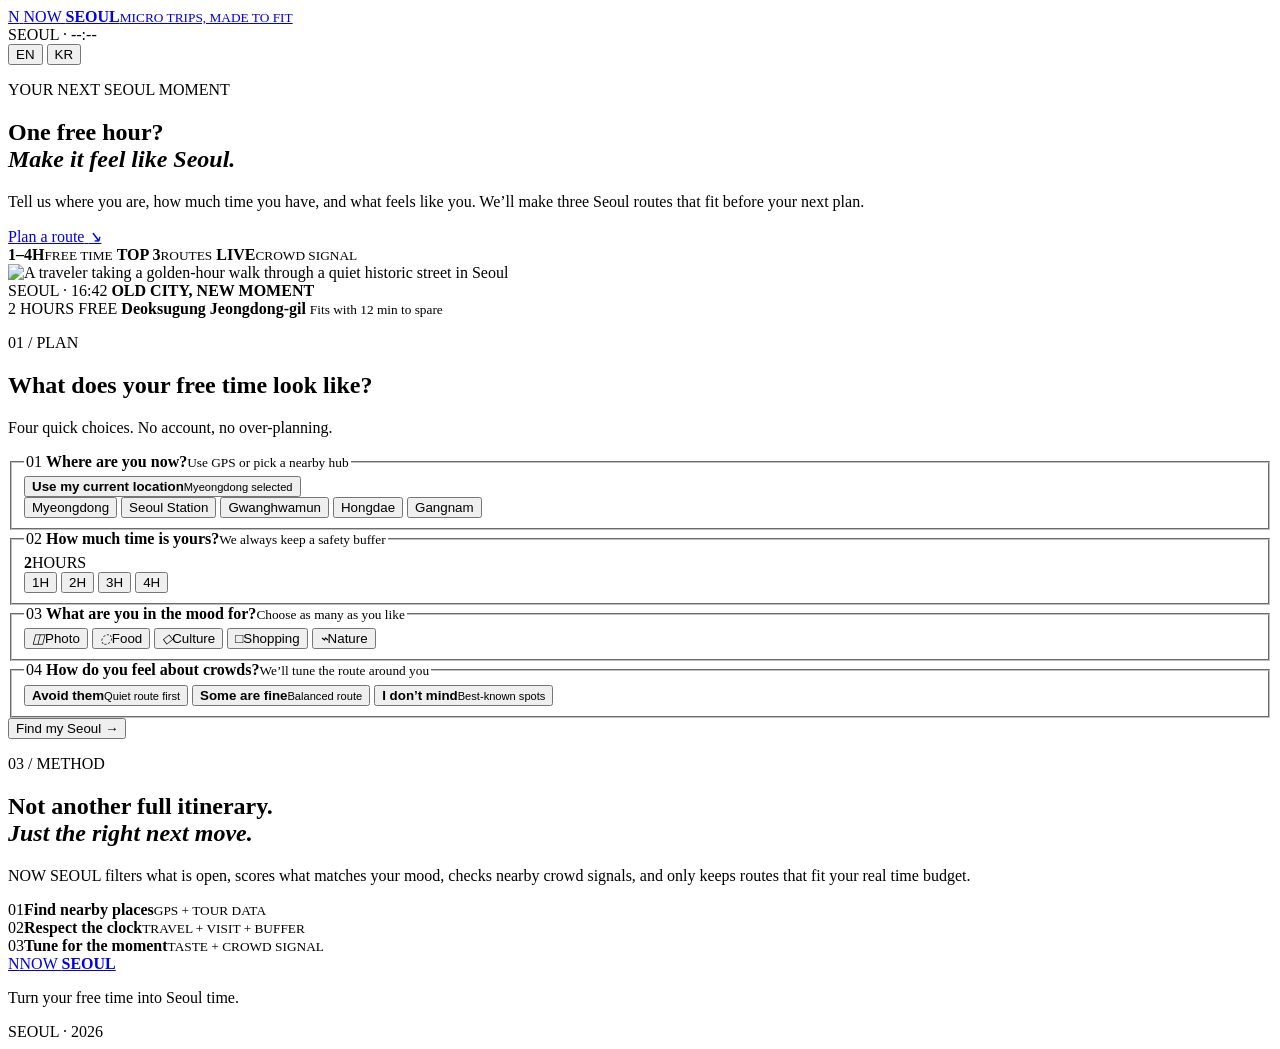
==== static/index.html @ 2e4c1f9e "Build NOW SEOUL itinerary MVP" ====
<!doctype html>
<html lang="en">
  <head>
    <meta charset="UTF-8" />
    <meta name="viewport" content="width=device-width, initial-scale=1.0" />
    <meta
      name="description"
      content="NOW SEOUL turns one to four free hours into a crowd-aware Seoul micro itinerary."
    />
    <meta name="theme-color" content="#f7f1e6" />
    <title>NOW SEOUL — Make the time yours</title>
    <link rel="preconnect" href="https://fonts.googleapis.com" />
    <link rel="preconnect" href="https://fonts.gstatic.com" crossorigin />
    <link
      href="https://fonts.googleapis.com/css2?family=DM+Sans:wght@400;500;600;700&family=Fraunces:opsz,wght@9..144,500;9..144,600&family=Noto+Sans+KR:wght@400;500;600;700&display=swap"
      rel="stylesheet"
    />
    <link rel="stylesheet" href="https://unpkg.com/leaflet@1.9.4/dist/leaflet.css" />
    <link rel="stylesheet" href="/assets/style.css?v=2" />
  </head>
  <body>
    <header class="site-header">
      <a class="brand" href="#top" aria-label="NOW SEOUL home">
        <span class="brand-mark" aria-hidden="true">N</span>
        <span>NOW <b>SEOUL</b><small>MICRO TRIPS, MADE TO FIT</small></span>
      </a>
      <div class="header-meta">
        <span class="live-clock" id="seoul-clock">SEOUL · --:--</span>
        <div class="language-switch" aria-label="Language">
          <button class="active" type="button" data-language="en">EN</button>
          <button type="button" data-language="ko">KR</button>
        </div>
      </div>
    </header>

    <main id="top">
      <section class="hero">
        <div class="hero-copy">
          <p class="eyebrow"><i></i><span data-i18n="eyebrow">YOUR NEXT SEOUL MOMENT</span></p>
          <h1 data-i18n-html="heroTitle">One free hour?<br /><em>Make it feel like Seoul.</em></h1>
          <p class="hero-description" data-i18n="heroDescription">
            Tell us where you are, how much time you have, and what feels like you. We’ll make three Seoul routes that fit before your next plan.
          </p>
          <a class="hero-cta" href="#planner">
            <span data-i18n="startPlanning">Plan a route</span>
            <i aria-hidden="true">↘</i>
          </a>
          <div class="hero-proof">
            <span><strong>1–4H</strong><small data-i18n="proofTime">FREE TIME</small></span>
            <span><strong>TOP 3</strong><small data-i18n="proofRoutes">ROUTES</small></span>
            <span><strong>LIVE</strong><small data-i18n="proofCrowds">CROWD SIGNAL</small></span>
          </div>
        </div>
        <div class="hero-visual">
          <img
            src="/assets/images/seoul-stroll-hero.jpg"
            alt="A traveler taking a golden-hour walk through a quiet historic street in Seoul"
          />
          <div class="photo-caption" aria-hidden="true">
            <span>SEOUL · 16:42</span>
            <strong>OLD CITY, NEW MOMENT</strong>
          </div>
          <div class="mini-itinerary" aria-hidden="true">
            <span>2 HOURS FREE</span>
            <strong>Deoksugung</strong>
            <i></i>
            <strong>Jeongdong-gil</strong>
            <small>Fits with 12 min to spare</small>
          </div>
        </div>
      </section>

      <section class="planner" id="planner">
        <div class="section-intro">
          <p class="section-number">01 / PLAN</p>
          <div>
            <h2 data-i18n="plannerTitle">What does your free time look like?</h2>
            <p data-i18n="plannerDescription">Four quick choices. No account, no over-planning.</p>
          </div>
        </div>

        <form class="planner-form" id="planner-form">
          <fieldset class="form-step location-step">
            <legend>
              <span>01</span>
              <span><b data-i18n="locationTitle">Where are you now?</b><small data-i18n="locationHint">Use GPS or pick a nearby hub</small></span>
            </legend>
            <button class="gps-button" id="gps-button" type="button">
              <span class="gps-icon" aria-hidden="true"></span>
              <span><b data-i18n="useLocation">Use my current location</b><small id="location-status">Myeongdong selected</small></span>
            </button>
            <div class="preset-list" aria-label="Starting point presets">
              <button class="preset active" type="button" data-preset="myeongdong" data-lat="37.5636" data-lon="126.9869">Myeongdong</button>
              <button class="preset" type="button" data-preset="seoul-station" data-lat="37.5547" data-lon="126.9707">Seoul Station</button>
              <button class="preset" type="button" data-preset="gwanghwamun" data-lat="37.5759" data-lon="126.9768">Gwanghwamun</button>
              <button class="preset" type="button" data-preset="hongdae" data-lat="37.5572" data-lon="126.9246">Hongdae</button>
              <button class="preset" type="button" data-preset="gangnam" data-lat="37.4979" data-lon="127.0276">Gangnam</button>
            </div>
          </fieldset>

          <fieldset class="form-step">
            <legend>
              <span>02</span>
              <span><b data-i18n="timeTitle">How much time is yours?</b><small data-i18n="timeHint">We always keep a safety buffer</small></span>
            </legend>
            <div class="time-display"><strong id="time-hours">2</strong><span data-i18n="hours">HOURS</span></div>
            <div class="time-options" role="group" aria-label="Available time">
              <button type="button" data-minutes="60">1H</button>
              <button class="active" type="button" data-minutes="120">2H</button>
              <button type="button" data-minutes="180">3H</button>
              <button type="button" data-minutes="240">4H</button>
            </div>
          </fieldset>

          <fieldset class="form-step preferences-step">
            <legend>
              <span>03</span>
              <span><b data-i18n="tasteTitle">What are you in the mood for?</b><small data-i18n="tasteHint">Choose as many as you like</small></span>
            </legend>
            <div class="preference-grid">
              <button class="preference active" type="button" data-preference="photo" aria-pressed="true"><i>◫</i><span data-i18n="photo">Photo</span></button>
              <button class="preference" type="button" data-preference="food" aria-pressed="false"><i>◌</i><span data-i18n="food">Food</span></button>
              <button class="preference active" type="button" data-preference="culture" aria-pressed="true"><i>◇</i><span data-i18n="culture">Culture</span></button>
              <button class="preference" type="button" data-preference="shopping" aria-pressed="false"><i>□</i><span data-i18n="shopping">Shopping</span></button>
              <button class="preference" type="button" data-preference="nature" aria-pressed="false"><i>⌁</i><span data-i18n="nature">Nature</span></button>
            </div>
          </fieldset>

          <fieldset class="form-step crowd-step">
            <legend>
              <span>04</span>
              <span><b data-i18n="crowdTitle">How do you feel about crowds?</b><small data-i18n="crowdHint">We’ll tune the route around you</small></span>
            </legend>
            <div class="crowd-options" role="group" aria-label="Crowd tolerance">
              <button class="active" type="button" data-crowd="low"><i></i><span><b data-i18n="avoidCrowds">Avoid them</b><small data-i18n="avoidCrowdsHint">Quiet route first</small></span></button>
              <button type="button" data-crowd="medium"><i></i><span><b data-i18n="someCrowds">Some are fine</b><small data-i18n="someCrowdsHint">Balanced route</small></span></button>
              <button type="button" data-crowd="high"><i></i><span><b data-i18n="anyCrowds">I don’t mind</b><small data-i18n="anyCrowdsHint">Best-known spots</small></span></button>
            </div>
          </fieldset>

          <button class="submit-button" type="submit">
            <span data-i18n="findRoutes">Find my Seoul</span>
            <i aria-hidden="true">→</i>
          </button>
          <p class="form-error" id="form-error" role="alert" hidden></p>
        </form>
      </section>

      <section class="results" id="results" hidden>
        <div class="section-intro results-intro">
          <p class="section-number">02 / GO</p>
          <div>
            <p class="result-kicker"><span></span><span data-i18n="routesReady">YOUR ROUTES ARE READY</span></p>
            <h2 data-i18n="resultsTitle">Three ways to spend the moment.</h2>
            <p id="results-notice"></p>
          </div>
        </div>

        <div class="results-layout">
          <div class="course-list" id="course-list"></div>
          <aside class="map-panel">
            <div class="map-header">
              <div><small data-i18n="routeView">ROUTE VIEW</small><strong id="map-title">Your Seoul route</strong></div>
              <span class="source-pill" id="source-pill">ESTIMATED DATA</span>
            </div>
            <div id="route-map" aria-label="Recommended route map"></div>
            <div class="map-fallback" id="map-fallback" hidden data-i18n="mapFallback">Map tiles are unavailable. Your stop order is still shown in the route cards.</div>
            <div class="map-legend">
              <span><i class="origin-dot"></i><span data-i18n="youAreHere">You are here</span></span>
              <span><i class="stop-dot"></i><span data-i18n="recommendedStop">Recommended stop</span></span>
              <span class="route-disclaimer" data-i18n="routeEstimate">Route line and walking time are estimates</span>
            </div>
          </aside>
        </div>
      </section>

      <section class="how-it-works">
        <p class="section-number">03 / METHOD</p>
        <div class="method-copy">
          <h2 data-i18n-html="methodTitle">Not another full itinerary.<br /><em>Just the right next move.</em></h2>
          <p data-i18n="methodDescription">NOW SEOUL filters what is open, scores what matches your mood, checks nearby crowd signals, and only keeps routes that fit your real time budget.</p>
        </div>
        <div class="method-steps">
          <div><span>01</span><b data-i18n="methodOne">Find nearby places</b><small>GPS + TOUR DATA</small></div>
          <div><span>02</span><b data-i18n="methodTwo">Respect the clock</b><small>TRAVEL + VISIT + BUFFER</small></div>
          <div><span>03</span><b data-i18n="methodThree">Tune for the moment</b><small>TASTE + CROWD SIGNAL</small></div>
        </div>
      </section>
    </main>

    <div class="loading-overlay" id="loading-overlay" hidden role="status" aria-live="polite">
      <div class="loading-orbit"><i></i><i></i><span>N</span></div>
      <strong data-i18n="loadingTitle">Making time fit...</strong>
      <small data-i18n="loadingHint">Checking distance, stays and crowd signals</small>
    </div>

    <footer>
      <a class="brand footer-brand" href="#top"><span class="brand-mark">N</span><span>NOW <b>SEOUL</b></span></a>
      <p>Turn your free time into Seoul time.</p>
      <span>SEOUL · 2026</span>
    </footer>

    <script src="https://unpkg.com/leaflet@1.9.4/dist/leaflet.js"></script>
    <script src="/assets/app.js?v=2" defer></script>
  </body>
</html>
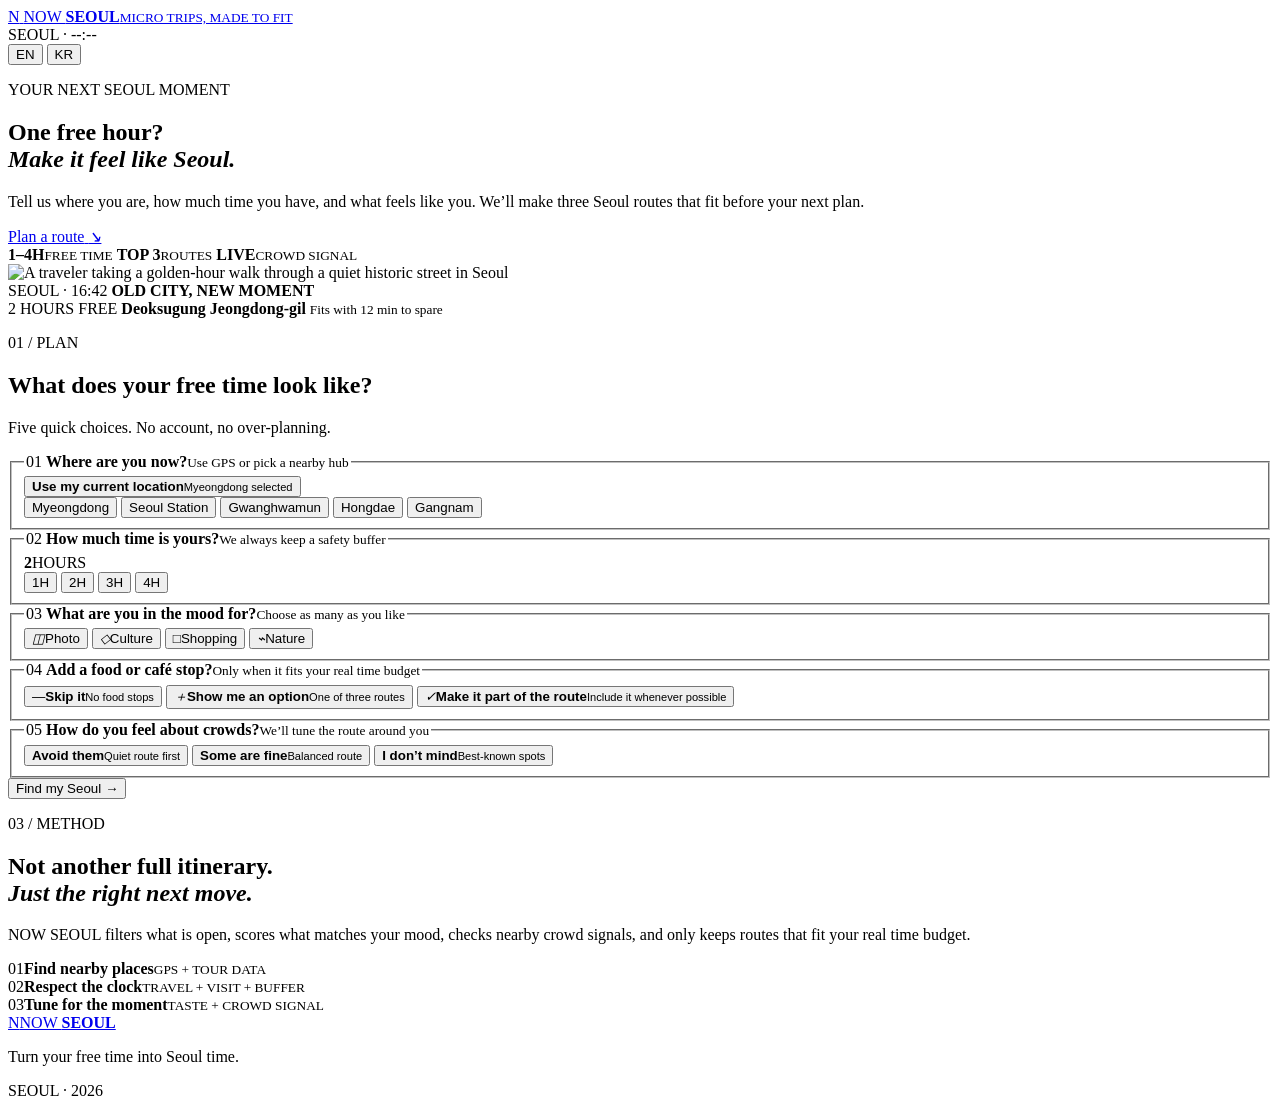
==== commit 4ed7e462: "Add Kakao restaurant and cafe recommendations" ====
--- a/static/index.html
+++ b/static/index.html
@@ -12,11 +12,11 @@
     <link rel="preconnect" href="https://fonts.googleapis.com" />
     <link rel="preconnect" href="https://fonts.gstatic.com" crossorigin />
     <link
-      href="https://fonts.googleapis.com/css2?family=DM+Sans:wght@400;500;600;700&family=Fraunces:opsz,wght@9..144,500;9..144,600&family=Noto+Sans+KR:wght@400;500;600;700&display=swap"
+      href="https://fonts.googleapis.com/css2?family=DM+Sans:wght@400;500;600;700&family=Fraunces:opsz,wght@9..144,500;9..144,600&family=Noto+Sans+KR:wght@400;500;600;700&family=Noto+Serif+KR:wght@500;600&display=swap"
       rel="stylesheet"
     />
     <link rel="stylesheet" href="https://unpkg.com/leaflet@1.9.4/dist/leaflet.css" />
-    <link rel="stylesheet" href="/assets/style.css?v=2" />
+    <link rel="stylesheet" href="/assets/style.css?v=4" />
   </head>
   <body>
     <header class="site-header">
@@ -75,7 +75,7 @@
           <p class="section-number">01 / PLAN</p>
           <div>
             <h2 data-i18n="plannerTitle">What does your free time look like?</h2>
-            <p data-i18n="plannerDescription">Four quick choices. No account, no over-planning.</p>
+            <p data-i18n="plannerDescription">Five quick choices. No account, no over-planning.</p>
           </div>
         </div>
 
@@ -119,16 +119,36 @@
             </legend>
             <div class="preference-grid">
               <button class="preference active" type="button" data-preference="photo" aria-pressed="true"><i>◫</i><span data-i18n="photo">Photo</span></button>
-              <button class="preference" type="button" data-preference="food" aria-pressed="false"><i>◌</i><span data-i18n="food">Food</span></button>
               <button class="preference active" type="button" data-preference="culture" aria-pressed="true"><i>◇</i><span data-i18n="culture">Culture</span></button>
               <button class="preference" type="button" data-preference="shopping" aria-pressed="false"><i>□</i><span data-i18n="shopping">Shopping</span></button>
               <button class="preference" type="button" data-preference="nature" aria-pressed="false"><i>⌁</i><span data-i18n="nature">Nature</span></button>
             </div>
           </fieldset>
 
+          <fieldset class="form-step food-step">
+            <legend>
+              <span>04</span>
+              <span><b data-i18n="foodStopTitle">Add a food or café stop?</b><small data-i18n="foodStopHint">Only when it fits your real time budget</small></span>
+            </legend>
+            <div class="food-mode-options" role="group" aria-label="Food and cafe stop preference">
+              <button class="active" type="button" data-food-mode="none"><i>—</i><span><b data-i18n="foodNone">Skip it</b><small data-i18n="foodNoneHint">No food stops</small></span></button>
+              <button type="button" data-food-mode="optional"><i>＋</i><span><b data-i18n="foodOptional">Show me an option</b><small data-i18n="foodOptionalHint">One of three routes</small></span></button>
+              <button type="button" data-food-mode="required"><i>✓</i><span><b data-i18n="foodRequired">Make it part of the route</b><small data-i18n="foodRequiredHint">Include it whenever possible</small></span></button>
+            </div>
+            <div class="food-type-panel" id="food-type-panel" hidden>
+              <small data-i18n="foodTypeTitle">WHAT SOUNDS GOOD?</small>
+              <div class="food-type-options" role="group" aria-label="Food stop type">
+                <button type="button" data-food-type="quick" data-i18n="foodQuick">Quick bite</button>
+                <button type="button" data-food-type="meal" data-i18n="foodMeal">Full meal</button>
+                <button type="button" data-food-type="cafe" data-i18n="foodCafe">Café & dessert</button>
+                <button class="active" type="button" data-food-type="any" data-i18n="foodAny">Anything</button>
+              </div>
+            </div>
+          </fieldset>
+
           <fieldset class="form-step crowd-step">
             <legend>
-              <span>04</span>
+              <span>05</span>
               <span><b data-i18n="crowdTitle">How do you feel about crowds?</b><small data-i18n="crowdHint">We’ll tune the route around you</small></span>
             </legend>
             <div class="crowd-options" role="group" aria-label="Crowd tolerance">
@@ -201,6 +221,6 @@
     </footer>
 
     <script src="https://unpkg.com/leaflet@1.9.4/dist/leaflet.js"></script>
-    <script src="/assets/app.js?v=2" defer></script>
+    <script src="/assets/app.js?v=4" defer></script>
   </body>
 </html>
